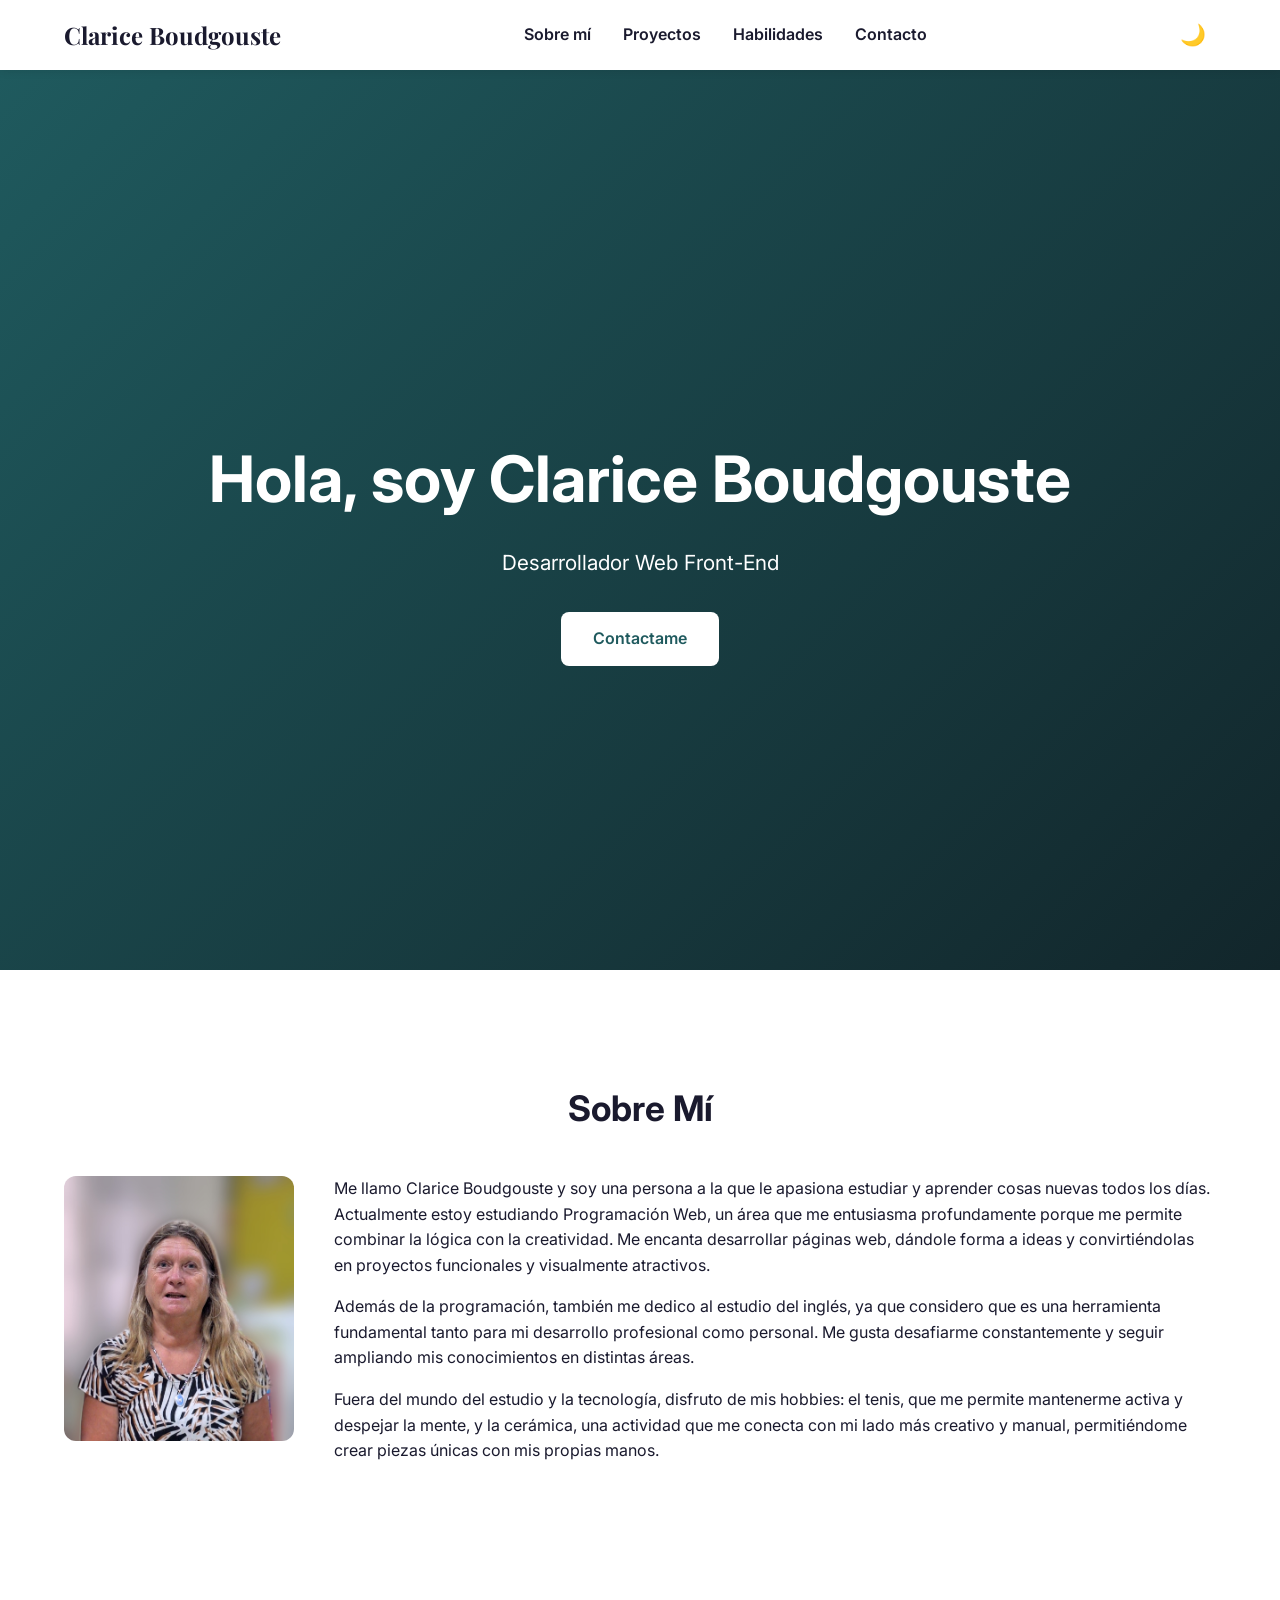
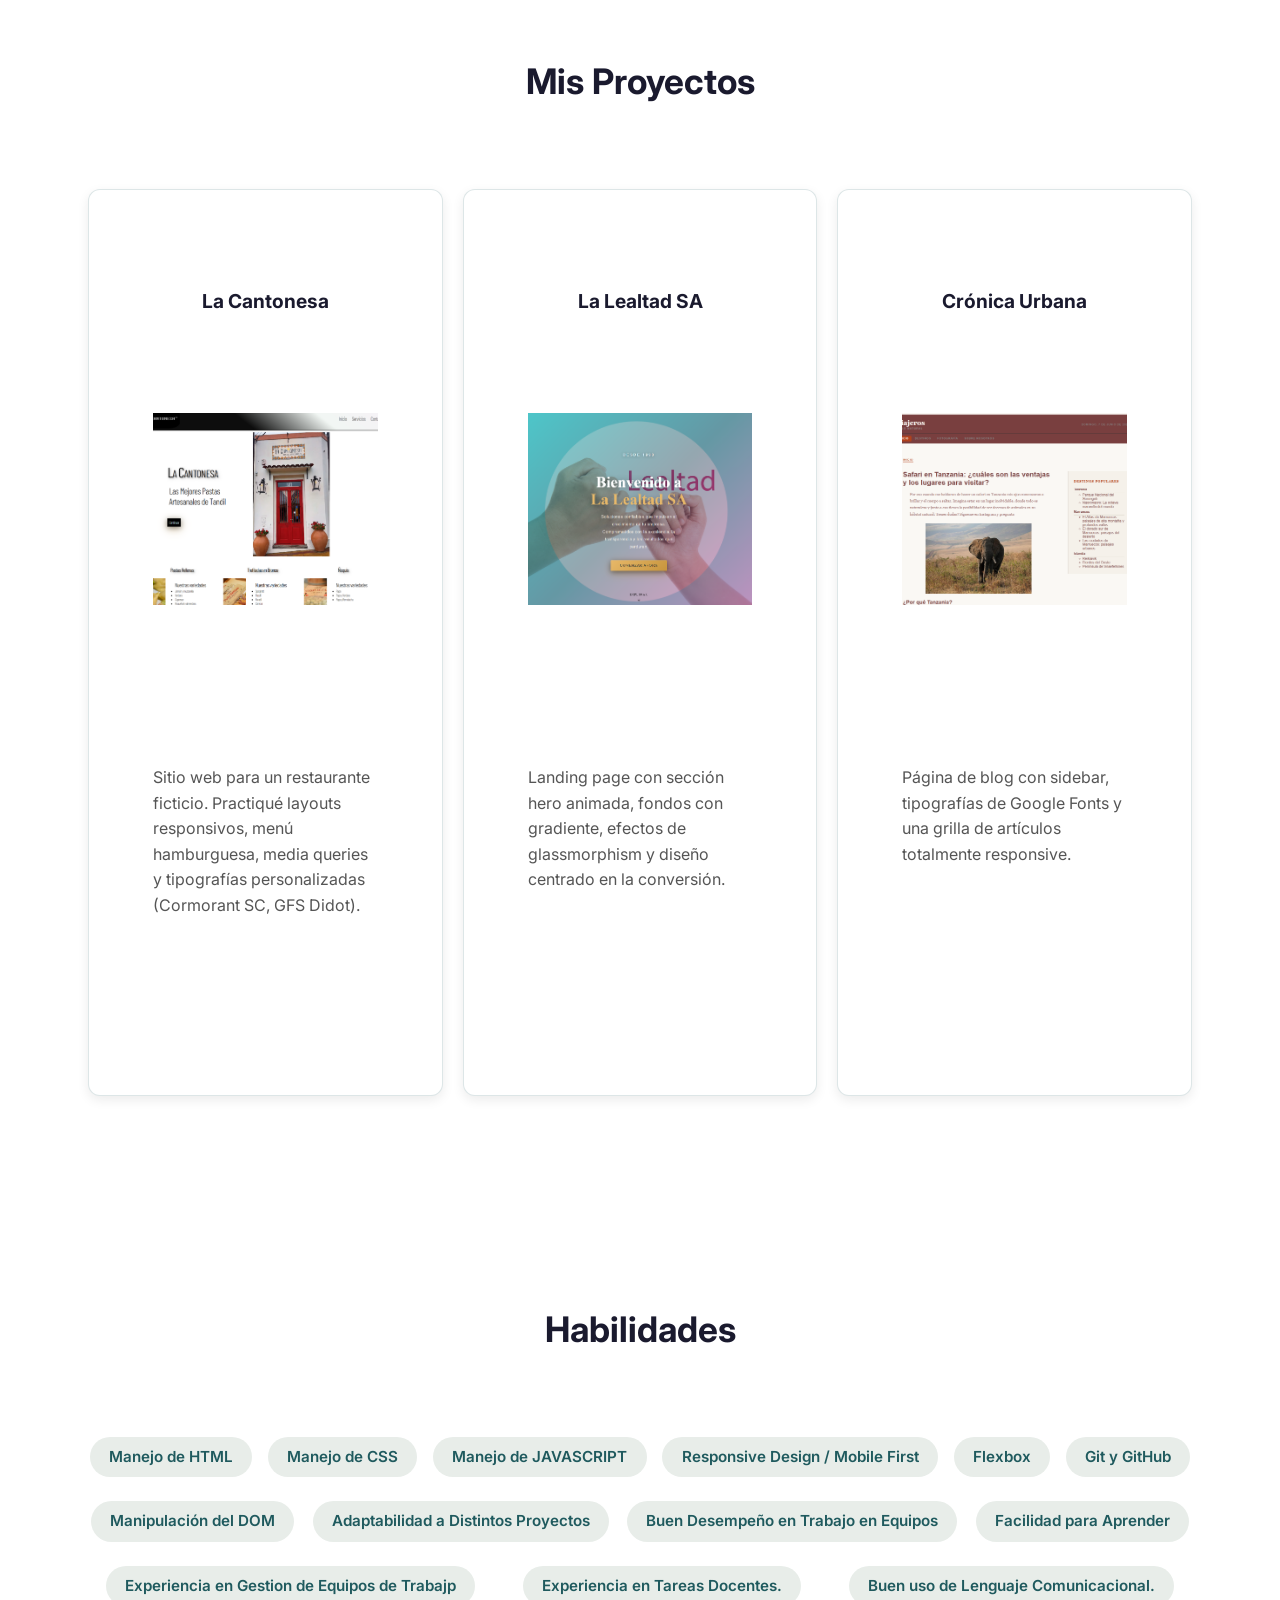
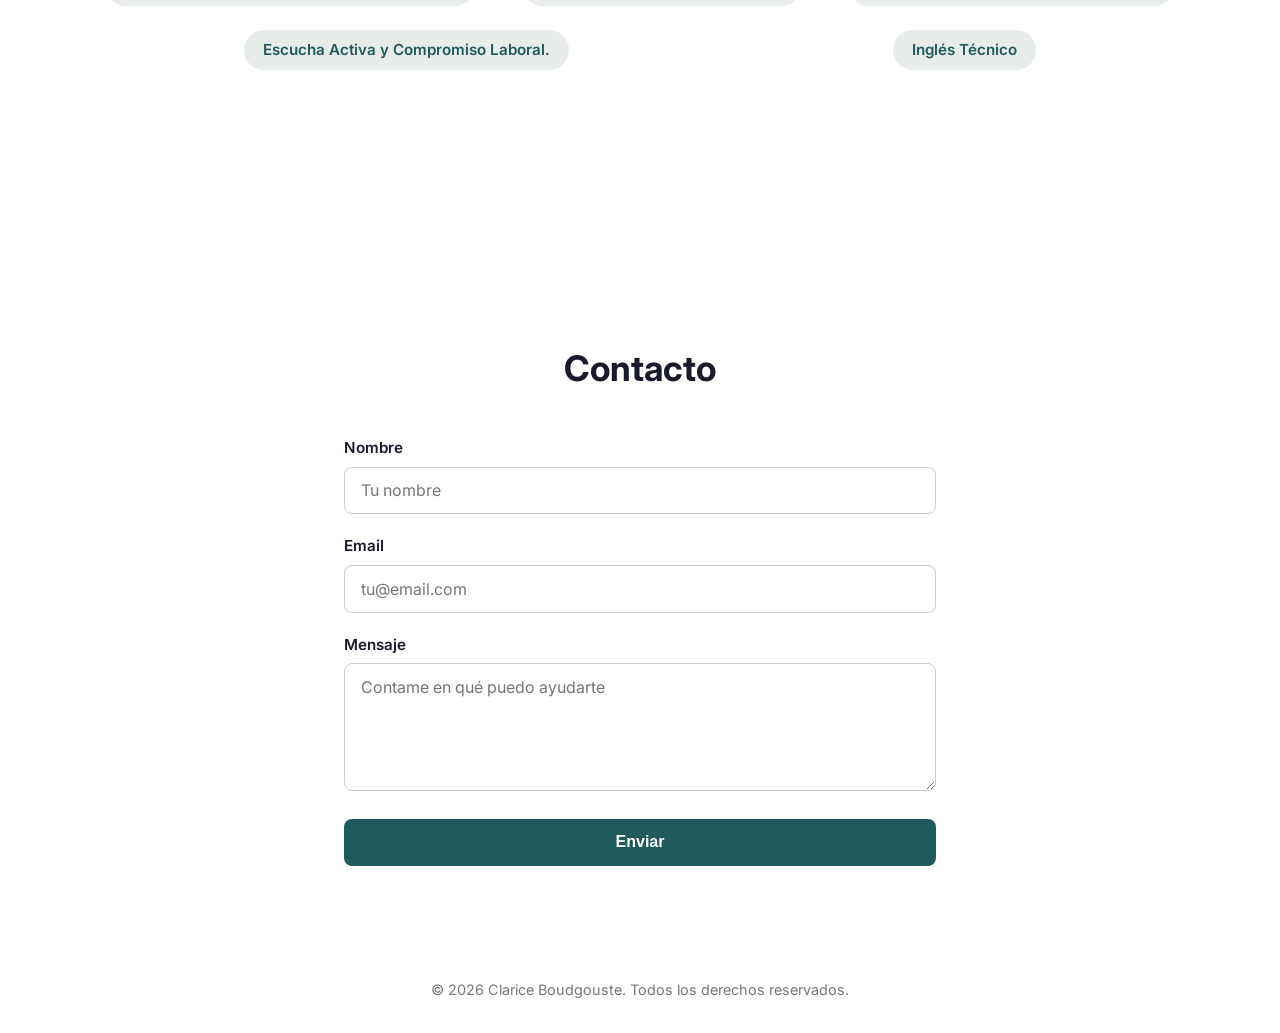
==== index .html @ 602ee747 "arreglo de tarjetas y habilidades lunes" ====
<!DOCTYPE html>
<html lang="es">
<head>
  <meta charset="UTF-8">
  <meta name="viewport" content="width=device-width, initial-scale=1.0">
  <title>Mi Portfolio — Clarice Boudgouste</title>
  <link rel="stylesheet" href="styles.css">
  <!-- Google Fonts -->
  <link rel="preconnect" href="https://fonts.googleapis.com">
  <link href="https://fonts.googleapis.com/css2?family=INTER:wght@400;600;700&family=PLAYFAIR+DISPLAY:wght@700&display=swap" rel="stylesheet">
</head>
<body>
  <header>
    <nav>
      <a href="#" class="logo">Clarice Boudgouste</a>
      <ul class="nav-links">
        <li><a href="#sobre-mi">Sobre mí</a></li>
        <li><a href="#proyectos">Proyectos</a></li>
        <li><a href="#habilidades">Habilidades</a></li>
        <li><a href="#contacto">Contacto</a></li>
      </ul>
      <button id="toggle-tema">🌙</button>
    </nav>
  </header>

  <main>
    <section id="hero">
      <h1>Hola, soy Clarice Boudgouste</h1>
      <p>Desarrollador Web Front-End</p>
      <a href="#contacto" class="btn-cta">Contactame</a>
    </section>

    <section id="sobre-mi">
      <h2>Sobre Mí</h2>
      <div class="sobre-mi-contenido">
        <img id="foto" src="foto_persona_mejorada.jpg" alt="Foto Personal">
        <div class="sobre-mi-texto">
          <p>Me llamo Clarice Boudgouste y soy una persona a la que le apasiona estudiar y aprender cosas nuevas todos los días. Actualmente estoy estudiando Programación Web, un área que me entusiasma profundamente porque me permite combinar la lógica con la creatividad. Me encanta desarrollar páginas web, dándole forma a ideas y convirtiéndolas en proyectos funcionales y visualmente atractivos. </p>

          <p>Además de la programación, también me dedico al estudio del inglés, ya que considero que es una herramienta fundamental tanto para mi desarrollo profesional como personal. Me gusta desafiarme constantemente y seguir ampliando mis conocimientos en distintas áreas. </p>

          <p>Fuera del mundo del estudio y la tecnología, disfruto de mis hobbies: el tenis, que me permite mantenerme activa y despejar la mente, y la cerámica, una actividad que me conecta con mi lado más creativo y manual, permitiéndome crear piezas únicas con mis propias manos.</p>
        </div>
      </div>
    </section>

    <section id="proyectos">
      <h2>Mis Proyectos</h2>
       

        <section class="proyectos-grid">

          <section class="tarjeta-proyecto">
            <section class="tarjeta-proyecto-h3">
              La Cantonesa
            </section>
            <section class="tarjeta-proyecto-contenido">
              <section class="tarjeta-proyecto-img">
                <img src="La Cantonesa.jpg" alt="Sitio web del restaurante La Cantonesa">
              </section>
              <section class="tarjeta-proyecto-p">
                Sitio web para un restaurante ficticio. Practiqué layouts responsivos, menú hamburguesa, media queries y tipografías personalizadas (Cormorant SC, GFS Didot).
              </section>
            </section>
          </section>

          <section class="tarjeta-proyecto">
            <section class="tarjeta-proyecto-h3">
              La Lealtad SA
            </section>
            <section class="tarjeta-proyecto-contenido">
              <section class="tarjeta-proyecto-img">
                <img src="La lealtad.jpg" alt="Landing page La Lealtad SA">
              </section>
              <section class="tarjeta-proyecto-p">
                Landing page con sección hero animada, fondos con gradiente, efectos de glassmorphism y diseño centrado en la conversión.
              </section>
            </section>
          </section>

          <section class="tarjeta-proyecto">
            <section class="tarjeta-proyecto-h3">
              Crónica Urbana
            </section>
            <section class="tarjeta-proyecto-contenido">
              <section class="tarjeta-proyecto-img">
                <img src="blog.jpg" alt="Blog Crónica Urbana">
              </section>
              <section class="tarjeta-proyecto-p">
                Página de blog con sidebar, tipografías de Google Fonts y una grilla de artículos totalmente responsive.
              </section>
            </section>
          </section>



       </section>
      <!-- Grid de tarjetas con Flexbox wrap -->
    </section>

    <section id="habilidades">
      <h2>Habilidades</h2>
      <section class="tags-container">
        <section class="tag">
          Manejo de HTML
        </section>
        <section class="tag">
          Manejo de CSS
        </section>
        <section class="tag">
          Manejo de JAVASCRIPT
        </section>
         <section class="tag">
           Responsive Design / Mobile First 
        </section>
        <section class="tag">
          Flexbox 
        </section>
        <section class="tag">
          Git y GitHub
        </section>
        <section class="tag">
          Manipulación del DOM 
        </section>
         <section class="tag">
          Adaptabilidad a Distintos Proyectos
        </section> <section class="tag">
          Buen Desempeño en Trabajo en Equipos
        </section> <section class="tag">
          Facilidad para Aprender
        </section> <section class="tag">
          Experiencia en Gestion de Equipos de Trabajp
        </section> <section class="tag">
          Experiencia en Tareas Docentes.
        </section> 
         <section class="tag">
          Buen uso de Lenguaje Comunicacional.
        </section>
       <section class="tag">
         Escucha Activa y Compromiso Laboral.
        </section>
        <section class="tag">
          Inglés Técnico
        </section>

      </section>
      
    </section>

    
     <section id="contacto">
      <h2>Contacto</h2>
      <form id="form-contacto">
        <div>
          <label for="nombre">Nombre</label>
          <input type="text" id="nombre" name="nombre" placeholder="Tu nombre">
        </div>
        <div>
          <label for="email">Email</label>
          <input type="email" id="email" name="email" placeholder="tu@email.com">
        </div>
        <div>
          <label for="mensaje">Mensaje</label>
          <textarea id="mensaje" name="mensaje" placeholder="Contame en qué puedo ayudarte"></textarea>
        </div>
        <button type="submit">Enviar</button>
      </form>
    </section>
  </main>

  <footer>
    <p>© 2026 Clarice Boudgouste. Todos los derechos reservados.</p>
  </footer>

  <script src="script.js"></script>
</body>
</html>
---- styles.css ----
/* ============================================
   BASE
   ============================================ */
* {
  box-sizing: border-box;
}

body {
  margin: 0;
  padding: 0;
  font-family: 'Inter', sans-serif;
  line-height: 1.6;
  color: #1a1a2e;
  transition: background 0.3s ease, color 0.3s ease;
}

h1, h2, {
  font-family: 'Playfair Display', serif;
  margin: 0;
}

p, ul {
  margin: 0;
  padding: 0;
}

a {
  text-decoration: none;
  color: inherit;
}

section {
  padding: 5rem 1.5rem;
  max-width: 75rem;
  margin: 0 auto;
}

section h2 {
  font-size: 2.2rem;
  margin-bottom: 2.5rem;
  text-align: center;
}

#proyectos h2,
#habilidades h2 {
  margin-bottom: 0;
}

#proyectos {
  padding-bottom: 1rem;
}

#habilidades {
  padding-botton: 1rem;
}

footer {
  text-align: center;
  padding: 2rem 1.5rem;
  font-size: 0.9rem;
  color: #777;
}

/* ============================================
   NAVEGACIÓN
   ============================================ */
header {
  position: sticky;
  top: 0;
  z-index: 100;
  background: #ffffff;
  box-shadow: 0 0.125rem 0.5rem rgba(0, 0, 0, 0.08);
}

nav {
  display: flex;
  justify-content: space-between;
  align-items: center;
  padding: 1rem 1.5rem;
  max-width: 75rem;
  margin: 0 auto;
  gap: 1rem;
}

.logo {
  font-family: 'Playfair Display', serif;
  font-size: 1.5rem;
  font-weight: 700;
}

.nav-links {
  display: flex;
  align-items: center;
  gap: 2rem;
  list-style: none;
}

.nav-links a {
  font-size: 1rem;
  font-weight: 600;
  transition: color 0.3s ease;
}

.nav-links a:hover {
  color: #1F5A5E;
}

#toggle-tema {
  border: none;
  background: none;
  font-size: 1.3rem;
  cursor: pointer;
  padding: 0.3rem 0.6rem;
  border-radius: 0.5rem;
  transition: background 0.3s ease;
}

#toggle-tema:hover {
  background: rgba(0, 0, 0, 0.06);
}

/* ============================================
   HERO
   ============================================ */
#hero {
  min-height: 100vh;
  max-width: 100%;
  display: flex;
  flex-direction: column;
  align-items: center;
  justify-content: center;
  text-align: center;
  padding: 2rem 1.5rem;
  background: linear-gradient(135deg, #1F5A5E 0%, #12262B 50%, #1F5A5E 100%);
  background-size: 200% 200%;
  animation: hero-gradiente 10s ease infinite;
  color: #ffffff;
}

@keyframes hero-gradiente {
  0% { background-position: 0% 50%; }
  50% { background-position: 100% 50%; }
  100% { background-position: 0% 50%; }
}

@keyframes aparecer {
  from {
    opacity: 0;
    transform: translateY(1.25rem);
  }
  to {
    opacity: 1;
    transform: translateY(0);
  }
}

#hero h1 {
  font-size: clamp(2.5rem, 5vw, 4rem);
  font-weight: 700;
  margin-bottom: 1rem;
  opacity: 0;
  animation: aparecer 0.8s ease-out forwards;
  animation-delay: 0.1s;
}

#hero p {
  font-size: clamp(1rem, 2vw, 1.3rem);
  font-family: 'Inter', sans-serif;
  max-width: 40rem;
  margin-bottom: 2rem;
  opacity: 0;
  animation: aparecer 0.8s ease-out forwards;
  animation-delay: 0.4s;
}

.btn-cta {
  display: inline-block;
  padding: 0.9rem 2rem;
  border: none;
  border-radius: 0.5rem;
  background: #ffffff;
  color: #1F5A5E;
  font-size: 1rem;
  font-weight: 600;
  cursor: pointer;
  transition: transform 0.3s ease, box-shadow 0.3s ease;
  opacity: 0;
  animation: aparecer 0.8s ease-out forwards;
  animation-delay: 0.7s;
}

.btn-cta:hover {
  transform: translateY(-0.25rem);
  box-shadow: 0 0.5rem 1rem rgba(0, 0, 0, 0.2);
}

/* ============================================
   SOBRE MÍ
   ============================================ */
#sobre-mi {
  display: flex;
  flex-direction: column;
  align-items: center;
}

.sobre-mi-contenido {
  display: flex;
  flex-wrap: wrap;
  align-items: flex-start;
  justify-content: center;
  gap: 2.5rem;
  text-align: left;
  width: 100%;
}

#foto {
  width: 20%;
  min-width: 12rem;
  border-radius: 0.75rem;
  flex-shrink: 0;
}

.sobre-mi-texto {
  flex: 1 1 20rem;
  display: flex;
  flex-direction: column;
  gap: 1rem;
}
/* ============================================
   PROYECTOS (Flexbox wrap)
   ============================================ */
.proyectos-grid {
  display: flex;
  flex-wrap: wrap;
  gap: 1.25rem; /* 20px */
}

.tarjeta-proyecto {
  flex: 1 1 17.5rem; /* base 280px */
  background: #ffffff;
  border-radius: 0.75rem;
  overflow: hidden;
  border: 0.0625rem solid rgba(31, 90, 94, 0.15);
  box-shadow: 0 0.25rem 0.75rem rgba(0, 0, 0, 0.08);
  transition: transform 0.35s ease, box-shadow 0.35s ease, border-color 0.35s ease;
}

.tarjeta-proyecto:hover {
  transform: translateY(-0.6rem) scale(1.02);
  box-shadow: 0 0.75rem 1.75rem rgba(31, 90, 94, 0.22);
  border-color: #C9A24B;
}

.tarjeta-proyecto-img {
  overflow: hidden;
}

.tarjeta-proyecto img {
  width: 100%;
  height: 12rem;
  object-fit: cover;
  display: block;
  transition: transform 0.4s ease;
}

.tarjeta-proyecto:hover img {
  transform: scale(1.08);
}

.tarjeta-proyecto-contenido {
  padding: 1rem;
}

.tarjeta-proyecto-h3 {
  font-size: 1.2rem;
  font-weight: 700;
  padding: 1rem 1rem 0;
  text-align: center ;
  }

.tarjeta-proyecto-p {
  font-size: 1 rem;
  color: #555;
}

/* ============================================
   HABILIDADES (tags/badges)
   ============================================ */


.tags-container {
  display: flex;
  flex-wrap: wrap;
  justify-content: center;
  row-gap: 1.5rem;     /* separación vertical, entre líneas */
  column-gap: 0.75rem; /* separación horizontal, entre tags */
}

.tag {
  display: inline-block;
  padding: 0.5rem 1.2rem;
  border-radius: 2rem;
  background: #E8EDE9;
  color: #1F5A5E;
  font-size: 0.95rem;
  font-weight: 600;
  transition: transform 0.3s ease, background 0.3s ease;
}

.tag:hover {
  transform: translateY(-0.2rem);
  background: #C9A24B;
  color: #ffffff;
}

/* ============================================
   CONTACTO (Formulario)
   ============================================ */
#contacto {
  max-width: 40rem;

}

#form-contacto {
  display: flex;
  flex-direction: column;
  gap: 1.25rem;
}

#form-contacto label {
  font-size: 0.95rem;
  font-weight: 600;
  margin-bottom: 0.4rem;
  display: block;
}

#form-contacto input,
#form-contacto textarea {
  width: 100%;
  padding: 0.8rem 1rem;
  border: 0.0625rem solid #ccc;
  border-radius: 0.5rem;
  font-size: 1rem;
  font-family: inherit;
  outline: none;
  transition: border-color 0.3s ease, box-shadow 0.3s ease;
}

#form-contacto textarea {
  resize: vertical;
  min-height: 8rem;
}

#form-contacto input:focus,
#form-contacto textarea:focus {
  border-color: #1F5A5E;
  box-shadow: 0 0 0 0.2rem rgba(31, 90, 94, 0.2);
}

#form-contacto button {
  padding: 0.9rem;
  border: none;
  border-radius: 0.5rem;
  background: #1F5A5E;
  color: #ffffff;
  font-size: 1rem;
  font-weight: 600;
  cursor: pointer;
  transition: background 0.3s ease;
}

#form-contacto button:hover {
  background: #163E41;
}

/* ============================================
   MODO OSCURO
   ============================================ */
body.dark-mode {
  background: #12262B;
  color: #e0e0e0;
}

body.dark-mode header {
  background: #16302F;
  box-shadow: 0 0.125rem 0.5rem rgba(0, 0, 0, 0.4);
}

body.dark-mode .logo {
  color: #e0e0e0;
}

body.dark-mode .nav-links a {
  color: #e0e0e0;
}

body.dark-mode #toggle-tema:hover {
  background: rgba(255, 255, 255, 0.1);
}

body.dark-mode .tarjeta-proyecto {
  background: #16302F;
  color: #e0e0e0;
  border-color: rgba(255, 255, 255, 0.08);
}

body.dark-mode .tarjeta-proyecto p {
  color: #b0b0b0;
}

body.dark-mode .tag {
  background: #16302F;
  color: #C9A24B;
}

body.dark-mode input,
body.dark-mode textarea {
  background: #16302F;
  color: #e0e0e0;
  border-color: #444;
}

body.dark-mode input:focus,
body.dark-mode textarea:focus {
  border-color: #C9A24B;
  box-shadow: 0 0 0 0.2rem rgba(201, 162, 75, 0.25);
}

body.dark-mode footer {
  color: #999;
}

/* ============================================
   RESPONSIVE
   ============================================ */

/* Tablet */
@media (max-width: 768px) {
  nav {
    flex-wrap: wrap;
  }

  .nav-links {
    flex-direction: column;
    align-items: center;
    gap: 1rem;
    width: 100%;
    order: 3;
    padding-top: 1rem;
  }

  .proyectos-grid {
    gap: 1rem;
  }

  .tarjeta-proyecto {
    flex: 1 1 45%; /* 2 columnas */
  }

  section {
    padding: 3.5rem 1.5rem;
  }
}

/* Móvil */
@media (max-width: 480px) {
  .proyectos-grid {
    flex-direction: column;
  }

  .tarjeta-proyecto {
    flex: 1 1 100%; /* 1 columna */
  }

  h1 {
    font-size: 1.8rem;
  }

  .sobre-mi-contenido {
    flex-direction: column;
    align-items: center;
    text-align: center;
  }

  #foto {
    width: 50%;
  }

  #contacto {
    padding: 3rem 1rem;
  }

  nav {
    padding: 1rem;
  }
}
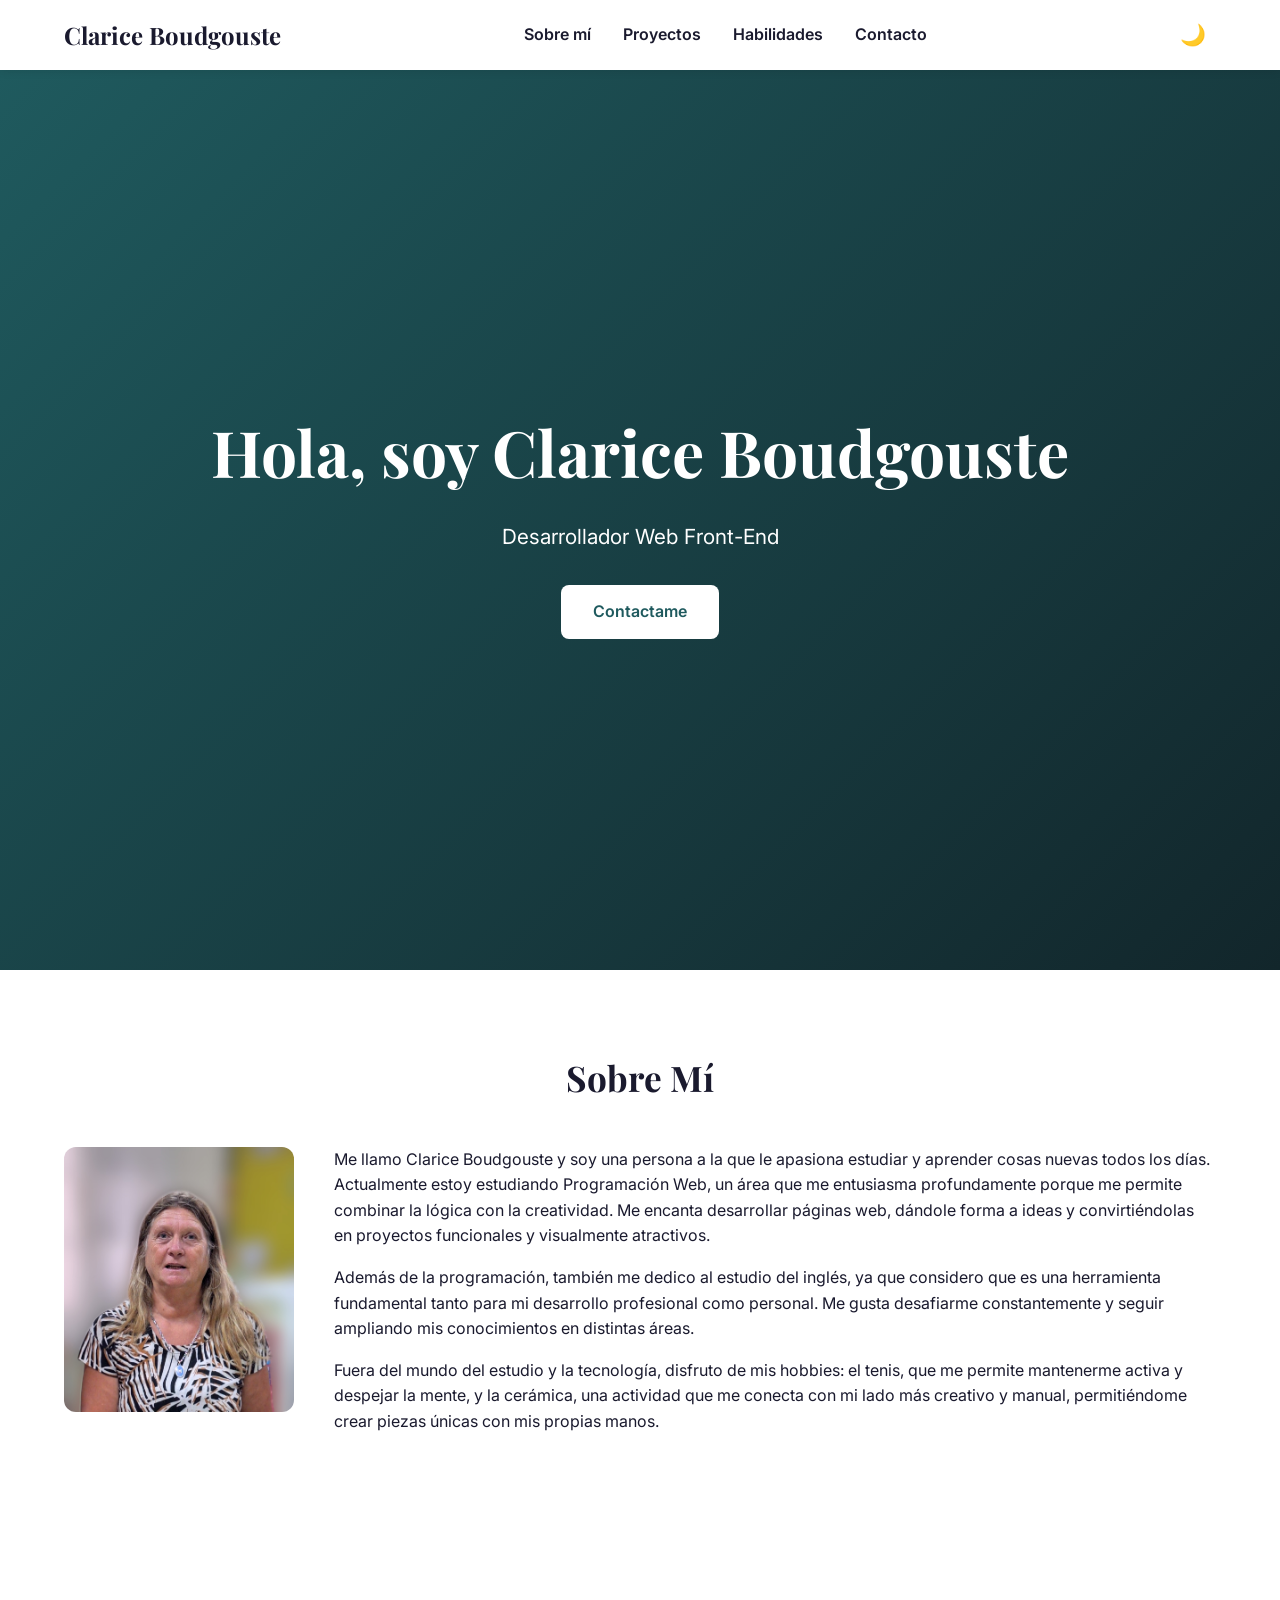
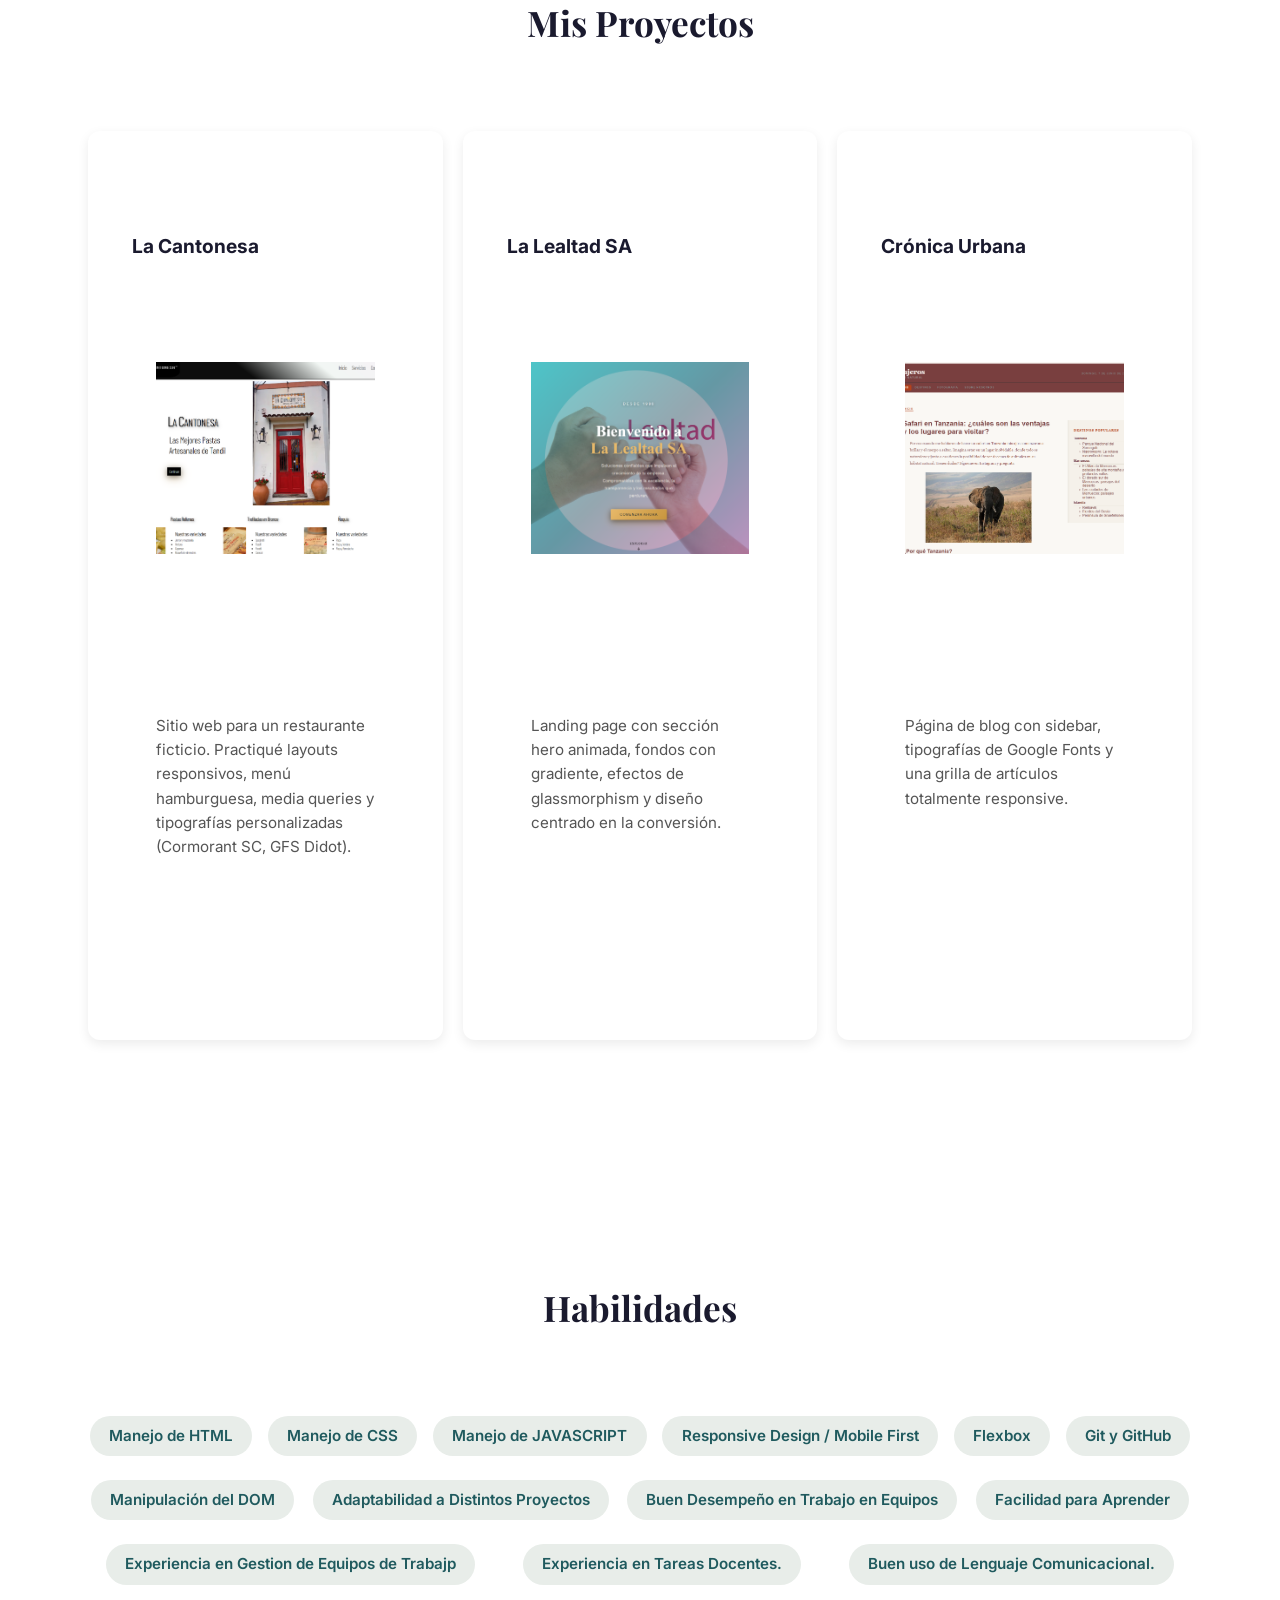
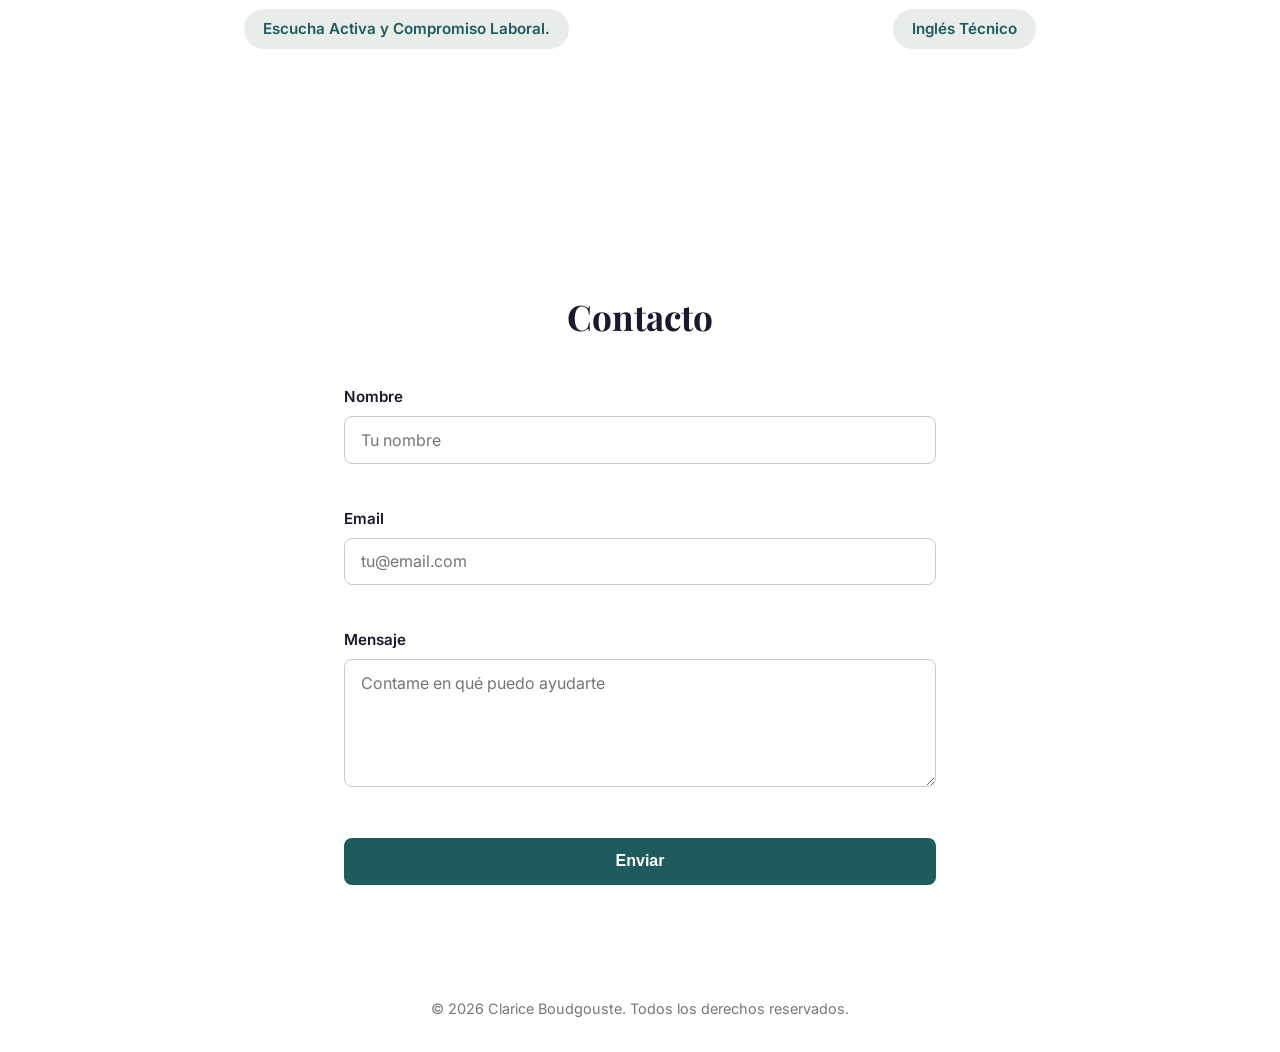
==== commit 76c2fd9e: "cambio de color y detalles finales" ====
--- a/index .html
+++ b/index .html
@@ -151,20 +151,24 @@
      <section id="contacto">
       <h2>Contacto</h2>
       <form id="form-contacto">
-        <div>
-          <label for="nombre">Nombre</label>
-          <input type="text" id="nombre" name="nombre" placeholder="Tu nombre">
-        </div>
-        <div>
-          <label for="email">Email</label>
-          <input type="email" id="email" name="email" placeholder="tu@email.com">
-        </div>
-        <div>
-          <label for="mensaje">Mensaje</label>
-          <textarea id="mensaje" name="mensaje" placeholder="Contame en qué puedo ayudarte"></textarea>
-        </div>
-        <button type="submit">Enviar</button>
-      </form>
+     <div>
+       <label for="nombre">Nombre</label>
+       <input type="text" id="nombre" name="nombre" placeholder="Tu nombre">
+       <span id="error-nombre" class="error-mensaje"></span>
+      </div>
+       <div>
+        <label for="email">Email</label>
+        <input type="email" id="email" name="email" placeholder="tu@email.com">
+        <span id="error-email" class="error-mensaje"></span>
+       </div>
+       <div>
+         <label for="mensaje">Mensaje</label>
+         <textarea id="mensaje" name="mensaje" placeholder="Contame en qué puedo ayudarte"></textarea>
+         <span id="error-mensaje-campo" class="error-mensaje"></span>
+       </div>
+     <button type="submit">Enviar</button>
+     <p id="exito-mensaje" class="exito-mensaje"></p>
+    </form>
     </section>
   </main>
 
--- a/styles.css
+++ b/styles.css
@@ -14,7 +14,7 @@
   transition: background 0.3s ease, color 0.3s ease;
 }
 
-h1, h2, {
+h1, h2 {
   font-family: 'Playfair Display', serif;
   margin: 0;
 }
@@ -44,14 +44,6 @@
 #proyectos h2,
 #habilidades h2 {
   margin-bottom: 0;
-}
-
-#proyectos {
-  padding-bottom: 1rem;
-}
-
-#habilidades {
-  padding-botton: 1rem;
 }
 
 footer {
@@ -240,15 +232,13 @@
   background: #ffffff;
   border-radius: 0.75rem;
   overflow: hidden;
-  border: 0.0625rem solid rgba(31, 90, 94, 0.15);
   box-shadow: 0 0.25rem 0.75rem rgba(0, 0, 0, 0.08);
-  transition: transform 0.35s ease, box-shadow 0.35s ease, border-color 0.35s ease;
+  transition: all 0.3s ease;
 }
 
 .tarjeta-proyecto:hover {
-  transform: translateY(-0.6rem) scale(1.02);
-  box-shadow: 0 0.75rem 1.75rem rgba(31, 90, 94, 0.22);
-  border-color: #C9A24B;
+  transform: translateY(-0.5rem);
+  box-shadow: 0 0.75rem 1.5rem rgba(0, 0, 0, 0.15);
 }
 
 .tarjeta-proyecto-img {
@@ -268,26 +258,23 @@
 }
 
 .tarjeta-proyecto-contenido {
-  padding: 1rem;
+  padding: 1.25rem;
 }
 
 .tarjeta-proyecto-h3 {
   font-size: 1.2rem;
   font-weight: 700;
-  padding: 1rem 1rem 0;
-  text-align: center ;
-  }
+  padding: 1.25rem 1.25rem 0;
+}
 
 .tarjeta-proyecto-p {
-  font-size: 1 rem;
+  font-size: 0.95rem;
   color: #555;
 }
 
 /* ============================================
    HABILIDADES (tags/badges)
    ============================================ */
-
-
 .tags-container {
   display: flex;
   flex-wrap: wrap;
@@ -318,7 +305,6 @@
    ============================================ */
 #contacto {
   max-width: 40rem;
-
 }
 
 #form-contacto {
@@ -373,6 +359,41 @@
   background: #163E41;
 }
 
+.error-mensaje {
+  display: block;
+  min-height: 1.1rem;
+  margin-top: 0.35rem;
+  font-size: 0.85rem;
+  color: #d1414a;
+}
+
+#form-contacto input.campo-invalido,
+#form-contacto textarea.campo-invalido {
+  border-color: #d1414a;
+  box-shadow: 0 0 0 0.2rem rgba(209, 65, 74, 0.15);
+}
+
+.exito-mensaje {
+  display: none;
+  margin-top: 0.5rem;
+  padding: 0.9rem 1rem;
+  border-radius: 0.5rem;
+  background: #E4F3E8;
+  color: #1F5A5E;
+  font-weight: 600;
+  text-align: center;
+}
+
+.exito-mensaje.visible {
+  display: block;
+  animation: aparecer 0.5s ease-out;
+}
+
+body.dark-mode .exito-mensaje {
+  background: #1E3B32;
+  color: #C9A24B;
+}
+
 /* ============================================
    MODO OSCURO
    ============================================ */
@@ -401,7 +422,6 @@
 body.dark-mode .tarjeta-proyecto {
   background: #16302F;
   color: #e0e0e0;
-  border-color: rgba(255, 255, 255, 0.08);
 }
 
 body.dark-mode .tarjeta-proyecto p {
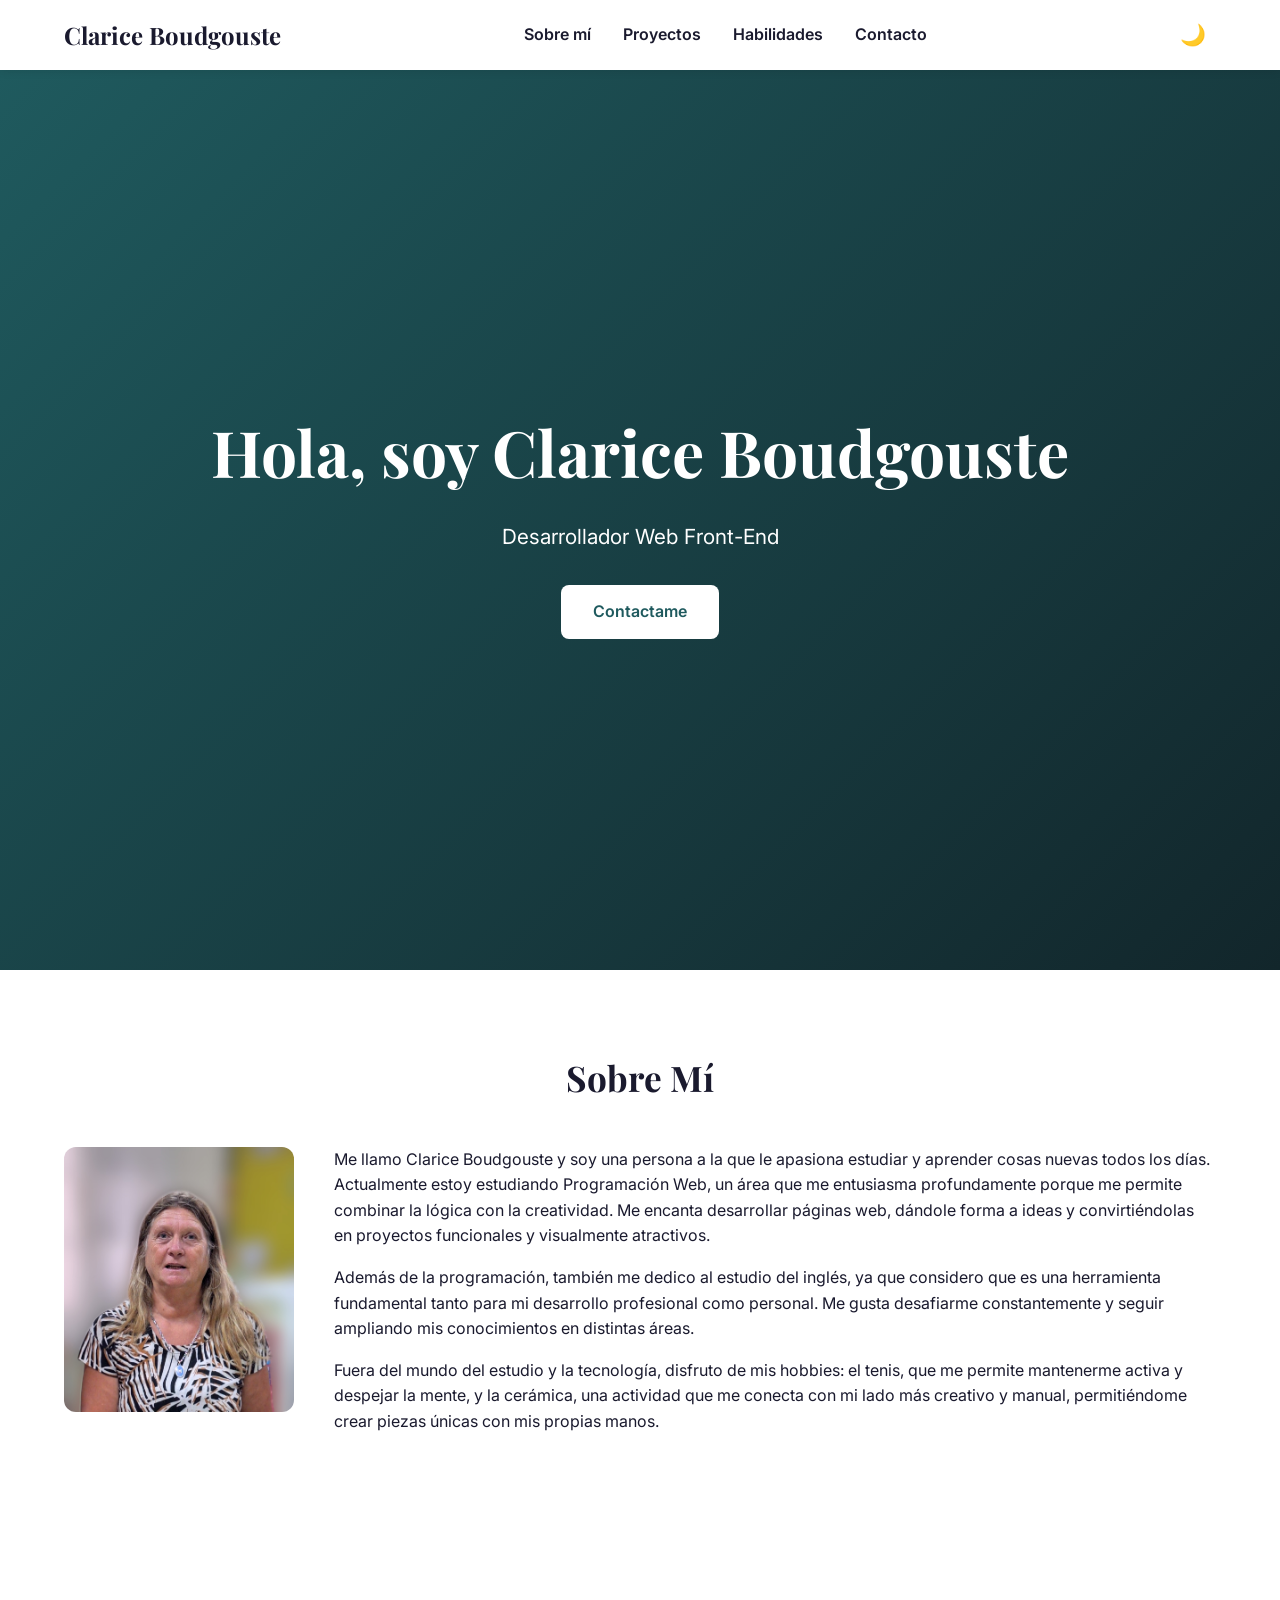
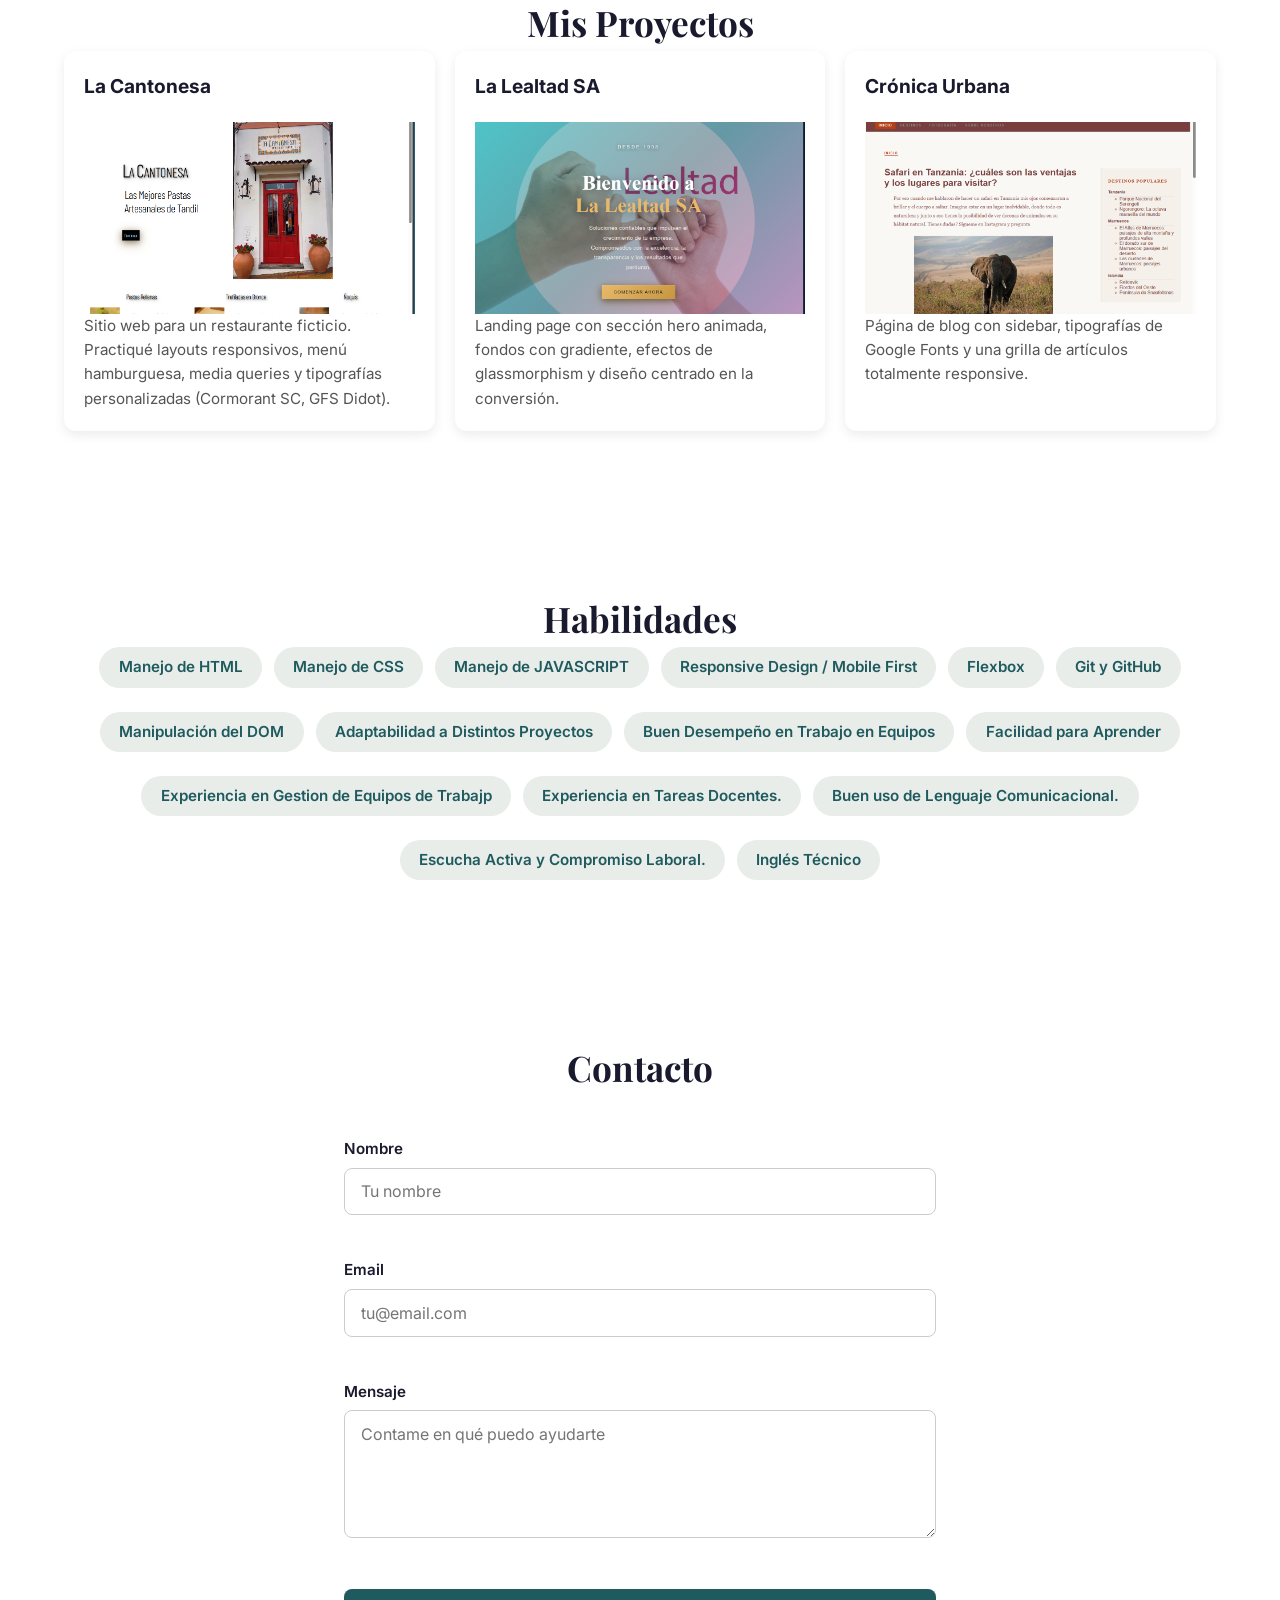
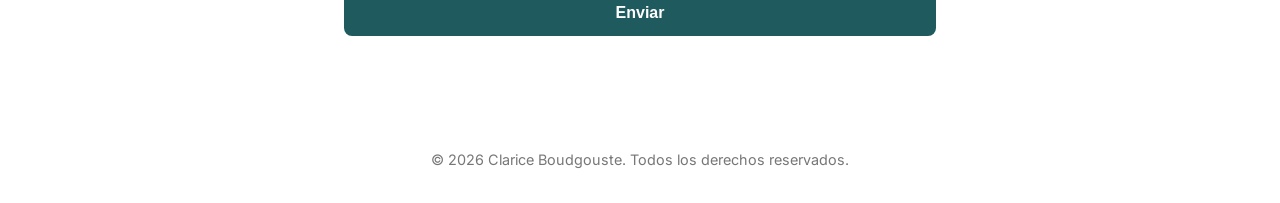
==== commit 601e3a2a: "arreglo de html" ====
--- a/index .html
+++ b/index .html
@@ -46,104 +46,106 @@
 
     <section id="proyectos">
       <h2>Mis Proyectos</h2>
-       
+       <div class="proyectos-grid">
 
-        <section class="proyectos-grid">
+          <div class="tarjeta-proyecto">
+            <div class="tarjeta-proyecto-h3">
+              La Cantonesa
+          </div>
+            <div class="tarjeta-proyecto-contenido">
+              <div class="tarjeta-proyecto-img">
+                <img src="La Cantonesa.jpg" alt="Sitio web del restaurante La Cantonesa">
+              </div>
+              <div class="tarjeta-proyecto-p">
+                Sitio web para un restaurante ficticio. Practiqué layouts responsivos, menú hamburguesa, media queries y tipografías personalizadas (Cormorant SC, GFS Didot).
+              </div>
+            </div>
+          </div>
 
-          <section class="tarjeta-proyecto">
-            <section class="tarjeta-proyecto-h3">
-              La Cantonesa
-            </section>
-            <section class="tarjeta-proyecto-contenido">
-              <section class="tarjeta-proyecto-img">
-                <img src="La Cantonesa.jpg" alt="Sitio web del restaurante La Cantonesa">
-              </section>
-              <section class="tarjeta-proyecto-p">
-                Sitio web para un restaurante ficticio. Practiqué layouts responsivos, menú hamburguesa, media queries y tipografías personalizadas (Cormorant SC, GFS Didot).
-              </section>
-            </section>
-          </section>
+          <div class="tarjeta-proyecto">
+            <div class="tarjeta-proyecto-h3">
+              La Lealtad SA
+            </div>
+            <div class="tarjeta-proyecto-contenido">
+              <div class="tarjeta-proyecto-img">
+                <img src="La lealtad.jpg" alt="Landing page La Lealtad SA">
+              </div>
+              <div class="tarjeta-proyecto-p">
+                Landing page con sección hero animada, fondos con gradiente, efectos de glassmorphism y diseño centrado en la conversión.
+              </div>
+            </div>
+          </div>
 
-          <section class="tarjeta-proyecto">
-            <section class="tarjeta-proyecto-h3">
-              La Lealtad SA
-            </section>
-            <section class="tarjeta-proyecto-contenido">
-              <section class="tarjeta-proyecto-img">
-                <img src="La lealtad.jpg" alt="Landing page La Lealtad SA">
-              </section>
-              <section class="tarjeta-proyecto-p">
-                Landing page con sección hero animada, fondos con gradiente, efectos de glassmorphism y diseño centrado en la conversión.
-              </section>
-            </section>
-          </section>
-
-          <section class="tarjeta-proyecto">
-            <section class="tarjeta-proyecto-h3">
+          <div class="tarjeta-proyecto">
+            <div class="tarjeta-proyecto-h3">
               Crónica Urbana
-            </section>
-            <section class="tarjeta-proyecto-contenido">
-              <section class="tarjeta-proyecto-img">
+            </div>
+            <div class="tarjeta-proyecto-contenido">
+              <div class="tarjeta-proyecto-img">
                 <img src="blog.jpg" alt="Blog Crónica Urbana">
-              </section>
-              <section class="tarjeta-proyecto-p">
+              </div>
+              <div class="tarjeta-proyecto-p">
                 Página de blog con sidebar, tipografías de Google Fonts y una grilla de artículos totalmente responsive.
-              </section>
-            </section>
-          </section>
+              </div>
+            </div>
+          </div>
 
 
 
-       </section>
+       </div>
       <!-- Grid de tarjetas con Flexbox wrap -->
     </section>
 
     <section id="habilidades">
       <h2>Habilidades</h2>
-      <section class="tags-container">
-        <section class="tag">
+      <ul class="tags-container">
+        <li class="tag">
           Manejo de HTML
-        </section>
-        <section class="tag">
+        </li>
+        <li class="tag">
           Manejo de CSS
-        </section>
-        <section class="tag">
+        </li>
+        <li class="tag">
           Manejo de JAVASCRIPT
-        </section>
-         <section class="tag">
+        </li>
+         <li class="tag">
            Responsive Design / Mobile First 
-        </section>
-        <section class="tag">
+        </li>
+        <li class="tag">
           Flexbox 
-        </section>
-        <section class="tag">
+        </li>
+        <li class="tag">
           Git y GitHub
-        </section>
-        <section class="tag">
+        </li>
+        <li class="tag">
           Manipulación del DOM 
-        </section>
-         <section class="tag">
+        </li>
+         <li class="tag">
           Adaptabilidad a Distintos Proyectos
-        </section> <section class="tag">
+        </li>
+        <li class="tag">
           Buen Desempeño en Trabajo en Equipos
-        </section> <section class="tag">
+        </li>
+        <li class="tag">
           Facilidad para Aprender
-        </section> <section class="tag">
+        </li>
+        <li class="tag">
           Experiencia en Gestion de Equipos de Trabajp
-        </section> <section class="tag">
+        </li>
+        <li class="tag">
           Experiencia en Tareas Docentes.
-        </section> 
-         <section class="tag">
+        </li> 
+         <li class="tag">
           Buen uso de Lenguaje Comunicacional.
-        </section>
-       <section class="tag">
+        </li>
+       <li class="tag">
          Escucha Activa y Compromiso Laboral.
-        </section>
-        <section class="tag">
+        </li>
+        <li class="tag">
           Inglés Técnico
-        </section>
+        </li>
 
-      </section>
+      </ul>
       
     </section>
 
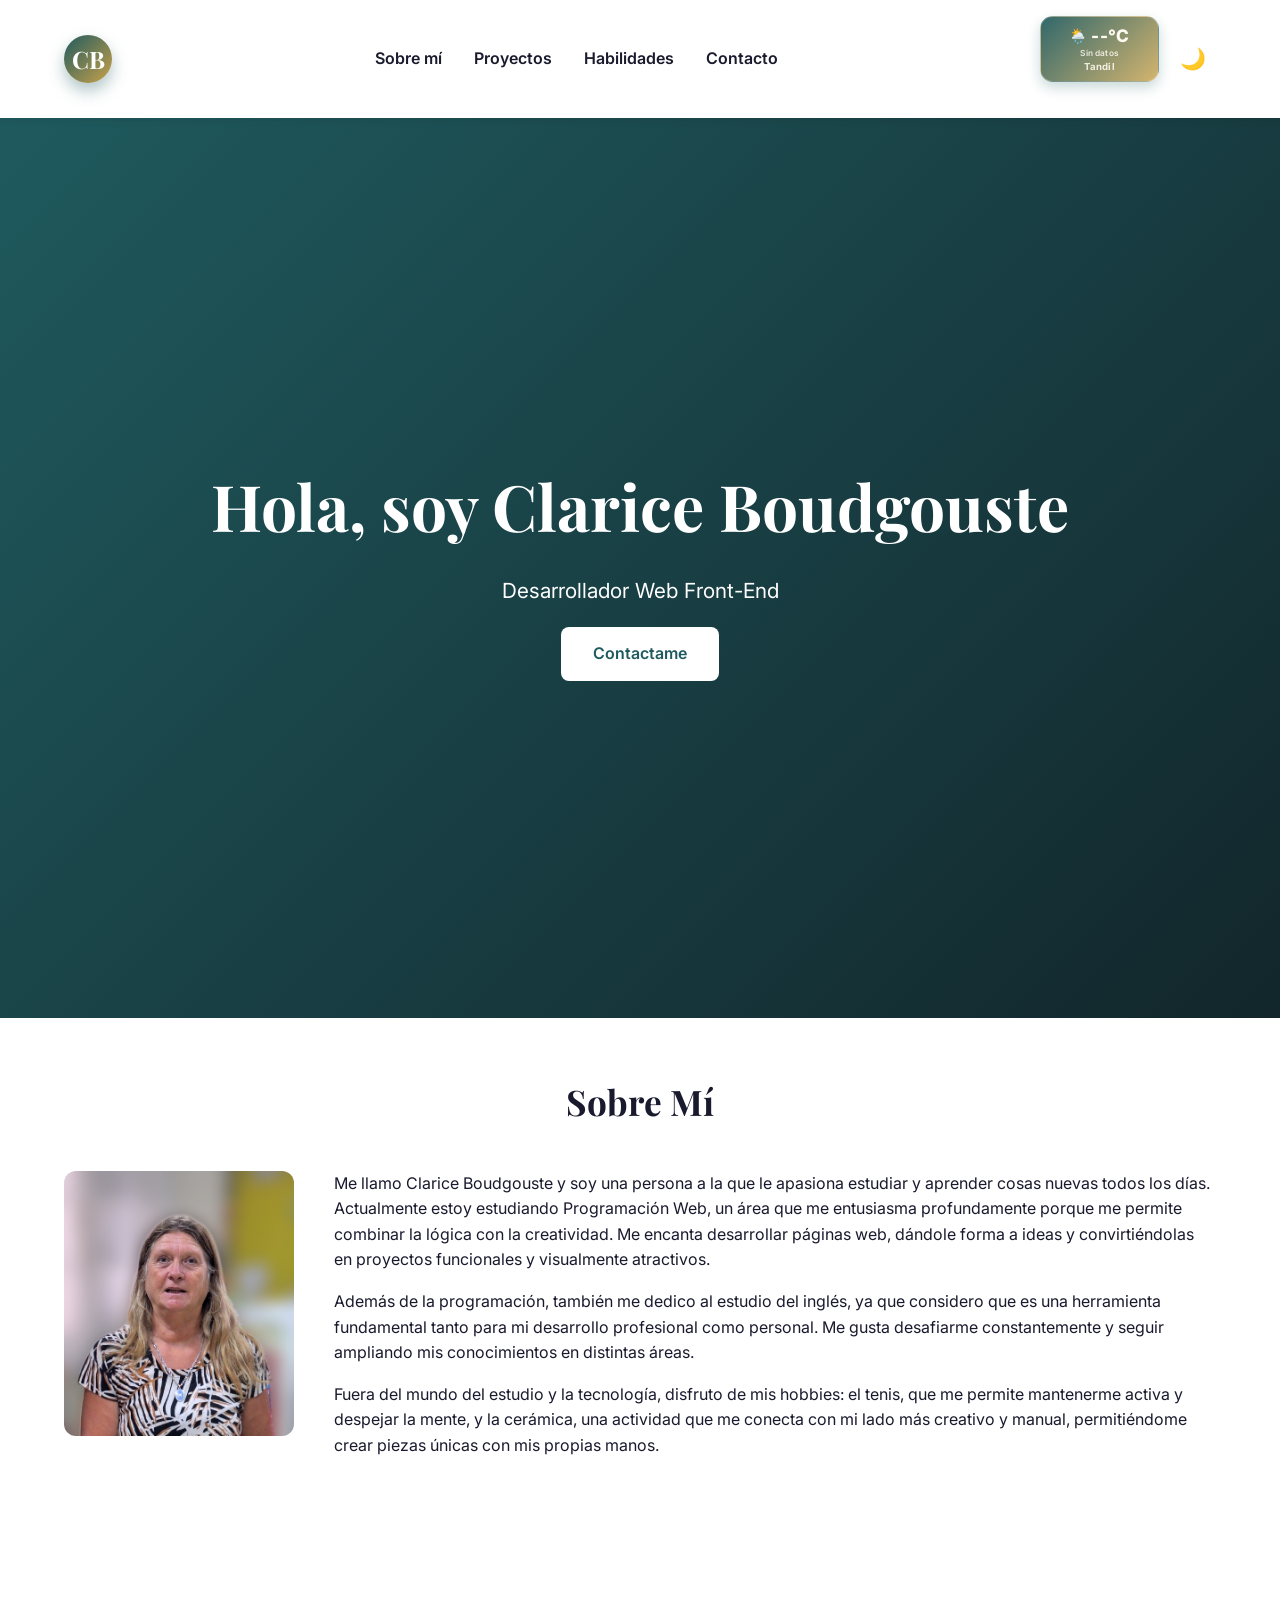
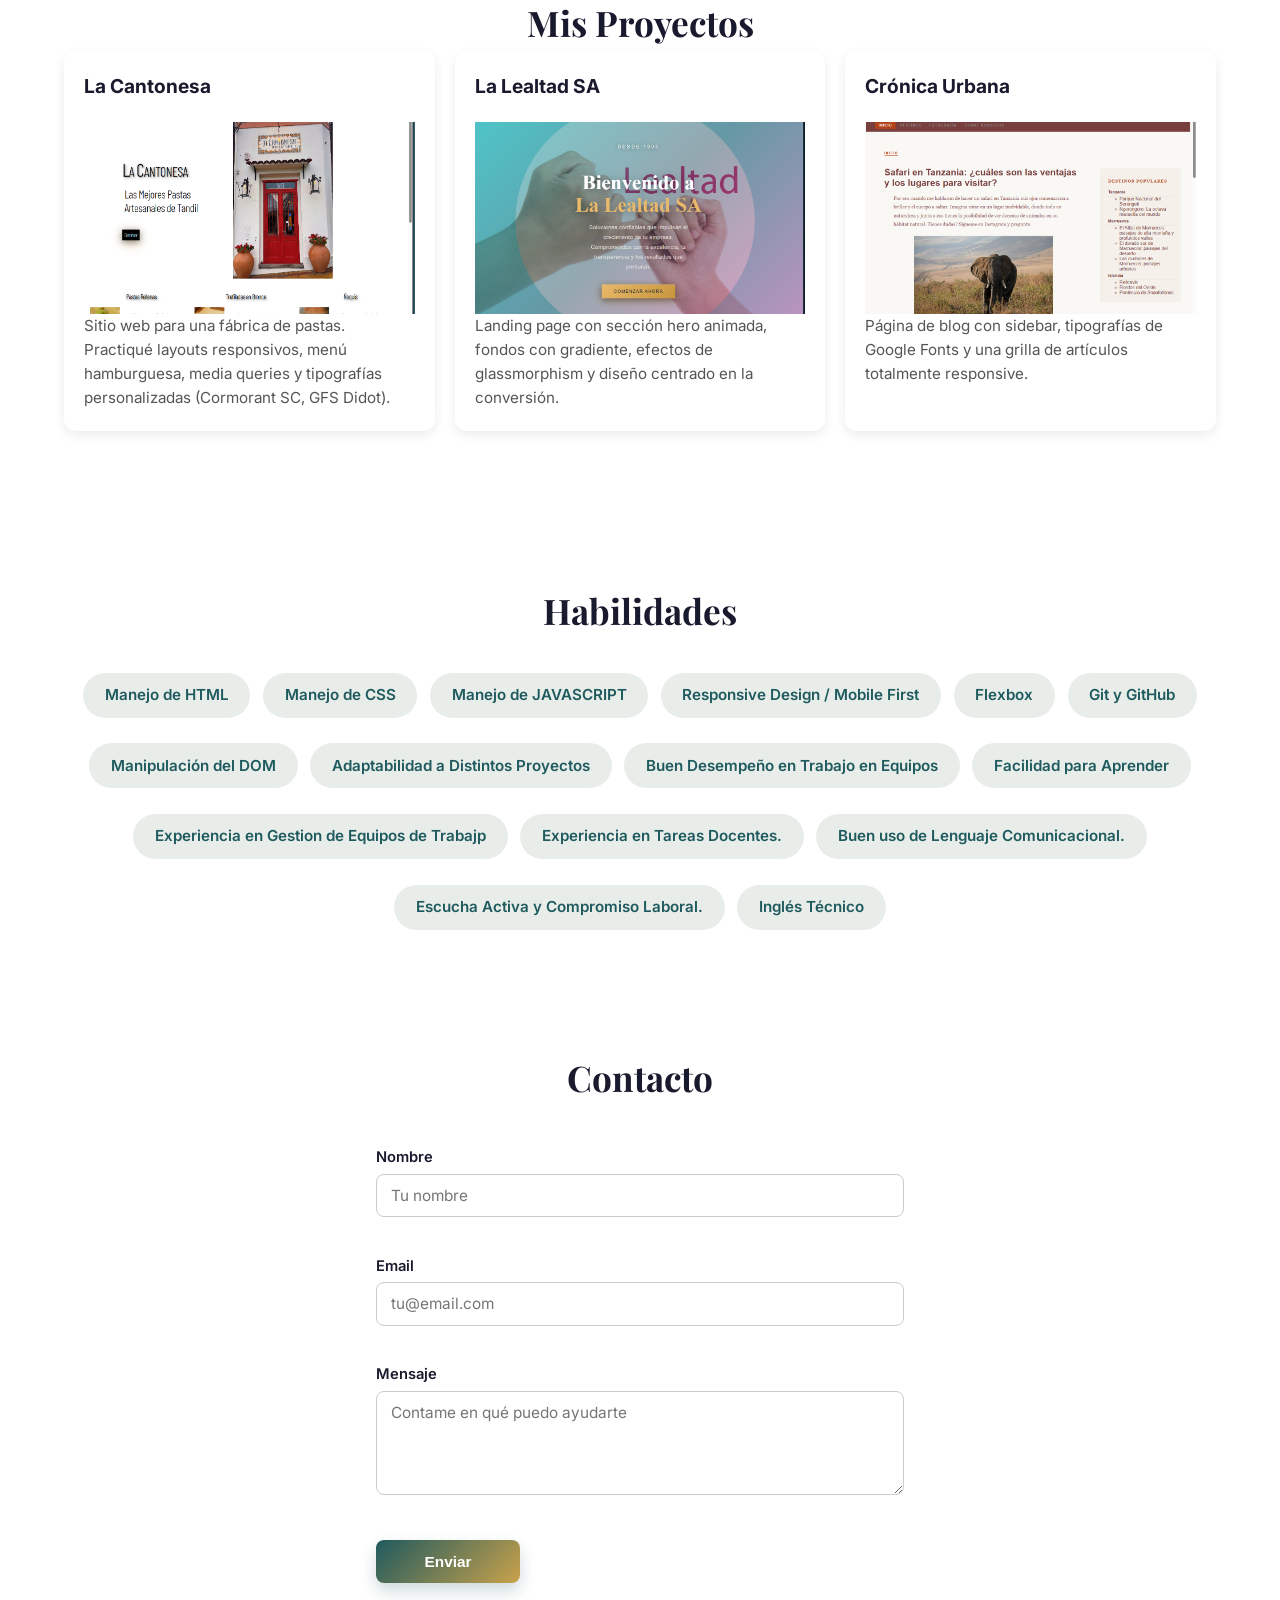
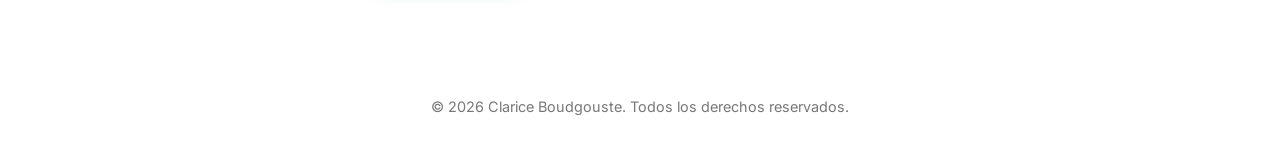
==== commit dfc5d8ff: "Arreglo de muchos estilos del CSS" ====
--- a/index .html
+++ b/index .html
@@ -12,14 +12,17 @@
 <body>
   <header>
     <nav>
-      <a href="#" class="logo">Clarice Boudgouste</a>
+      <a href="#hero" class="logo">CB</a>
       <ul class="nav-links">
         <li><a href="#sobre-mi">Sobre mí</a></li>
         <li><a href="#proyectos">Proyectos</a></li>
         <li><a href="#habilidades">Habilidades</a></li>
         <li><a href="#contacto">Contacto</a></li>
       </ul>
-      <button id="toggle-tema">🌙</button>
+      <div class="nav-actions">
+        <div id="clima" class="clima-card" aria-live="polite">Cargando clima de Tandil...</div>
+        <button id="toggle-tema">🌙</button>
+      </div>
     </nav>
   </header>
 
@@ -54,10 +57,10 @@
           </div>
             <div class="tarjeta-proyecto-contenido">
               <div class="tarjeta-proyecto-img">
-                <img src="La Cantonesa.jpg" alt="Sitio web del restaurante La Cantonesa">
+                <img src="La Cantonesa.jpg" alt="Sitio web de la Fabrica de Pastas La Cantonesa">
               </div>
               <div class="tarjeta-proyecto-p">
-                Sitio web para un restaurante ficticio. Practiqué layouts responsivos, menú hamburguesa, media queries y tipografías personalizadas (Cormorant SC, GFS Didot).
+                Sitio web para una fábrica de pastas. Practiqué layouts responsivos, menú hamburguesa, media queries y tipografías personalizadas (Cormorant SC, GFS Didot).
               </div>
             </div>
           </div>
--- a/styles.css
+++ b/styles.css
@@ -3,6 +3,11 @@
    ============================================ */
 * {
   box-sizing: border-box;
+}
+
+html {
+  scroll-behavior: smooth;
+  scroll-padding-top: 2.2rem;
 }
 
 body {
@@ -30,9 +35,10 @@
 }
 
 section {
-  padding: 5rem 1.5rem;
+  padding: 3.5rem 1.5rem 5rem;
   max-width: 75rem;
   margin: 0 auto;
+  scroll-margin-top: 2.2rem;
 }
 
 section h2 {
@@ -44,6 +50,11 @@
 #proyectos h2,
 #habilidades h2 {
   margin-bottom: 0;
+}
+
+#habilidades {
+  padding-top: 4.5rem;
+  padding-bottom: 4rem;
 }
 
 footer {
@@ -75,9 +86,36 @@
 }
 
 .logo {
+  display: inline-flex;
+  align-items: center;
+  justify-content: center;
+  width: 3rem;
+  height: 3rem;
+  border-radius: 50%;
+  background: linear-gradient(135deg, #1F5A5E, #C9A24B);
+  color: #fff;
   font-family: 'Playfair Display', serif;
   font-size: 1.5rem;
   font-weight: 700;
+  box-shadow: 0 0.5rem 1rem rgba(31, 90, 94, 0.35);
+  transition: transform 0.3s ease, box-shadow 0.3s ease;
+  animation: logoPulse 2.4s ease-in-out infinite;
+}
+
+.logo:hover {
+  transform: scale(1.08) rotate(-4deg);
+  box-shadow: 0 0.85rem 1.5rem rgba(31, 90, 94, 0.45);
+}
+
+@keyframes logoPulse {
+  0%, 100% {
+    transform: scale(1);
+    box-shadow: 0 0.5rem 1rem rgba(31, 90, 94, 0.35);
+  }
+  50% {
+    transform: scale(1.05);
+    box-shadow: 0 0.75rem 1.4rem rgba(201, 162, 75, 0.4);
+  }
 }
 
 .nav-links {
@@ -95,6 +133,16 @@
 
 .nav-links a:hover {
   color: #1F5A5E;
+}
+
+nav {
+  position: relative;
+}
+
+.nav-actions {
+  display: flex;
+  align-items: center;
+  gap: 0.75rem;
 }
 
 #toggle-tema {
@@ -115,6 +163,7 @@
    HERO
    ============================================ */
 #hero {
+  position: relative;
   min-height: 100vh;
   max-width: 100%;
   display: flex;
@@ -159,10 +208,65 @@
   font-size: clamp(1rem, 2vw, 1.3rem);
   font-family: 'Inter', sans-serif;
   max-width: 40rem;
-  margin-bottom: 2rem;
+  margin-bottom: 1.25rem;
   opacity: 0;
   animation: aparecer 0.8s ease-out forwards;
   animation-delay: 0.4s;
+}
+
+.clima-card {
+  display: inline-flex;
+  flex-direction: column;
+  align-items: center;
+  justify-content: center;
+  gap: 0.14rem;
+  padding: 0.55rem 0.75rem;
+  min-height: 3.6rem;
+  min-width: 7.4rem;
+  border-radius: 0.8rem;
+  background: linear-gradient(135deg, rgba(31, 90, 94, 0.92), rgba(201, 162, 75, 0.8));
+  border: 1px solid rgba(255, 255, 255, 0.25);
+  color: #fffaf1;
+  font-weight: 700;
+  font-size: 0.72rem;
+  line-height: 1.2;
+  box-shadow: 0 0.35rem 0.8rem rgba(31, 90, 94, 0.24);
+  opacity: 1;
+  text-align: center;
+  backdrop-filter: blur(2px);
+  margin: 0 auto 1.25rem;
+}
+
+.clima-linea-principal {
+  display: flex;
+  align-items: center;
+  justify-content: center;
+  gap: 0.25rem;
+}
+
+.clima-emoji {
+  font-size: 0.9rem;
+  line-height: 1;
+}
+
+.clima-temp {
+  font-size: 1.08rem;
+  font-weight: 800;
+  letter-spacing: 0.02em;
+}
+
+.clima-ciudad {
+  font-size: 0.6rem;
+  opacity: 0.88;
+  letter-spacing: 0.03em;
+}
+
+.clima-texto {
+  font-size: 0.52rem;
+  font-weight: 600;
+  opacity: 0.85;
+  letter-spacing: 0.02em;
+  line-height: 1.2;
 }
 
 .btn-cta {
@@ -279,13 +383,14 @@
   display: flex;
   flex-wrap: wrap;
   justify-content: center;
-  row-gap: 1.5rem;     /* separación vertical, entre líneas */
-  column-gap: 0.75rem; /* separación horizontal, entre tags */
+  row-gap: 1.6rem;
+  column-gap: 0.8rem;
+  margin-top: 2.1rem;
 }
 
 .tag {
   display: inline-block;
-  padding: 0.5rem 1.2rem;
+  padding: 0.65rem 1.35rem;
   border-radius: 2rem;
   background: #E8EDE9;
   color: #1F5A5E;
@@ -304,29 +409,30 @@
    CONTACTO (Formulario)
    ============================================ */
 #contacto {
-  max-width: 40rem;
+  max-width: 36rem;
+  padding-top: 3.5rem;
 }
 
 #form-contacto {
   display: flex;
   flex-direction: column;
-  gap: 1.25rem;
+  gap: 0.9rem;
 }
 
 #form-contacto label {
-  font-size: 0.95rem;
+  font-size: 0.92rem;
   font-weight: 600;
-  margin-bottom: 0.4rem;
+  margin-bottom: 0.25rem;
   display: block;
 }
 
 #form-contacto input,
 #form-contacto textarea {
   width: 100%;
-  padding: 0.8rem 1rem;
+  padding: 0.7rem 0.85rem;
   border: 0.0625rem solid #ccc;
   border-radius: 0.5rem;
-  font-size: 1rem;
+  font-size: 0.96rem;
   font-family: inherit;
   outline: none;
   transition: border-color 0.3s ease, box-shadow 0.3s ease;
@@ -334,7 +440,7 @@
 
 #form-contacto textarea {
   resize: vertical;
-  min-height: 8rem;
+  min-height: 6.5rem;
 }
 
 #form-contacto input:focus,
@@ -344,19 +450,24 @@
 }
 
 #form-contacto button {
-  padding: 0.9rem;
+  padding: 0.8rem 1rem;
   border: none;
   border-radius: 0.5rem;
-  background: #1F5A5E;
+  background: linear-gradient(135deg, #1F5A5E, #C9A24B);
   color: #ffffff;
-  font-size: 1rem;
+  font-size: 0.96rem;
   font-weight: 600;
   cursor: pointer;
-  transition: background 0.3s ease;
+  transition: transform 0.3s ease, box-shadow 0.3s ease, filter 0.3s ease;
+  width: fit-content;
+  min-width: 9rem;
+  box-shadow: 0 0.5rem 1rem rgba(31, 90, 94, 0.22);
 }
 
 #form-contacto button:hover {
-  background: #163E41;
+  transform: translateY(-0.1rem);
+  filter: brightness(1.04);
+  box-shadow: 0 0.65rem 1.2rem rgba(31, 90, 94, 0.28);
 }
 
 .error-mensaje {
@@ -378,10 +489,11 @@
   margin-top: 0.5rem;
   padding: 0.9rem 1rem;
   border-radius: 0.5rem;
-  background: #E4F3E8;
-  color: #1F5A5E;
+  background: linear-gradient(135deg, rgba(31, 90, 94, 0.95), rgba(201, 162, 75, 0.9));
+  color: #ffffff;
   font-weight: 600;
   text-align: center;
+  box-shadow: 0 0.5rem 1rem rgba(31, 90, 94, 0.18);
 }
 
 .exito-mensaje.visible {
@@ -390,64 +502,100 @@
 }
 
 body.dark-mode .exito-mensaje {
-  background: #1E3B32;
-  color: #C9A24B;
+  background: linear-gradient(135deg, rgba(31, 90, 94, 0.95), rgba(201, 162, 75, 0.9));
+  color: #fffaf1;
 }
 
 /* ============================================
    MODO OSCURO
    ============================================ */
 body.dark-mode {
-  background: #12262B;
-  color: #e0e0e0;
+  background: linear-gradient(180deg, #0d1b1f 0%, #122b2f 100%);
+  color: #edf4f2;
 }
 
 body.dark-mode header {
-  background: #16302F;
-  box-shadow: 0 0.125rem 0.5rem rgba(0, 0, 0, 0.4);
+  background: rgba(19, 44, 48, 0.94);
+  backdrop-filter: blur(10px);
+  box-shadow: 0 0.125rem 0.75rem rgba(0, 0, 0, 0.35);
 }
 
 body.dark-mode .logo {
-  color: #e0e0e0;
+  color: #f7f4ee;
+  box-shadow: 0 0.7rem 1.4rem rgba(201, 162, 75, 0.3);
 }
 
 body.dark-mode .nav-links a {
-  color: #e0e0e0;
+  color: #edf4f2;
+}
+
+body.dark-mode .nav-links a:hover {
+  color: #f1c96a;
+}
+
+body.dark-mode #toggle-tema {
+  background: rgba(255, 255, 255, 0.04);
+  border: 1px solid rgba(255, 255, 255, 0.08);
+  color: #f5d88f;
 }
 
 body.dark-mode #toggle-tema:hover {
-  background: rgba(255, 255, 255, 0.1);
+  background: rgba(201, 162, 75, 0.12);
 }
 
 body.dark-mode .tarjeta-proyecto {
   background: #16302F;
   color: #e0e0e0;
+  box-shadow: 0 0.5rem 1.2rem rgba(0, 0, 0, 0.25);
 }
 
 body.dark-mode .tarjeta-proyecto p {
-  color: #b0b0b0;
+  color: #c7d6d5;
 }
 
 body.dark-mode .tag {
-  background: #16302F;
-  color: #C9A24B;
+  background: rgba(22, 48, 47, 0.9);
+  color: #f1c96a;
+  border: 1px solid rgba(241, 201, 106, 0.25);
+}
+
+body.dark-mode .clima-card {
+  background: linear-gradient(135deg, rgba(31, 90, 94, 0.95), rgba(201, 162, 75, 0.78));
+  border-color: rgba(255, 255, 255, 0.2);
+  color: #fffaf1;
+  box-shadow: 0 0.35rem 0.8rem rgba(31, 90, 94, 0.3);
+}
+
+body.dark-mode .clima-texto,
+body.dark-mode .clima-ciudad {
+  color: #fffaf1;
 }
 
 body.dark-mode input,
 body.dark-mode textarea {
-  background: #16302F;
-  color: #e0e0e0;
-  border-color: #444;
+  background: rgba(22, 48, 47, 0.9);
+  color: #eef4f4;
+  border-color: rgba(255, 255, 255, 0.12);
 }
 
 body.dark-mode input:focus,
 body.dark-mode textarea:focus {
-  border-color: #C9A24B;
-  box-shadow: 0 0 0 0.2rem rgba(201, 162, 75, 0.25);
+  border-color: #f1c96a;
+  box-shadow: 0 0 0 0.2rem rgba(241, 201, 106, 0.2);
+}
+
+body.dark-mode #form-contacto button {
+  background: linear-gradient(135deg, #1F5A5E, #C9A24B);
+  color: #fffaf0;
+}
+
+body.dark-mode .exito-mensaje {
+  background: rgba(25, 68, 61, 0.8);
+  color: #f7d98a;
 }
 
 body.dark-mode footer {
-  color: #999;
+  color: #afc2c0;
 }
 
 /* ============================================
